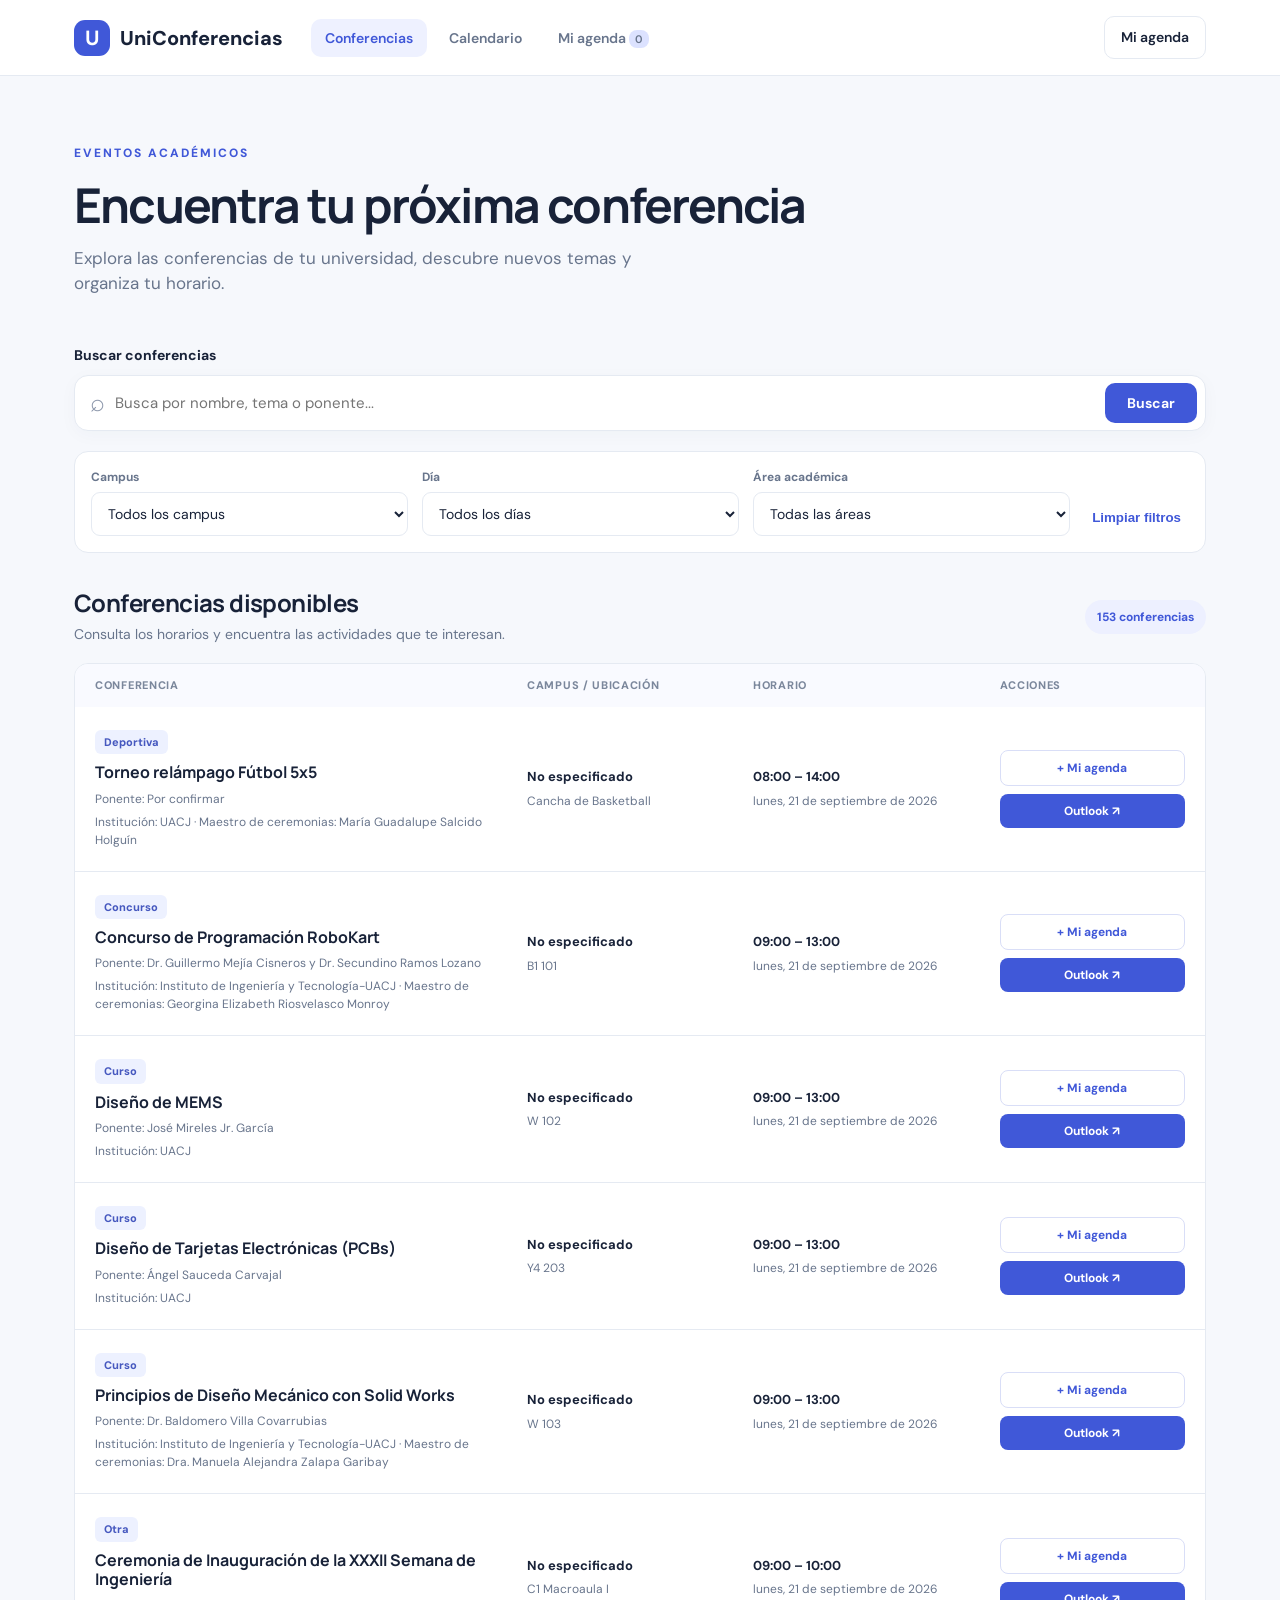
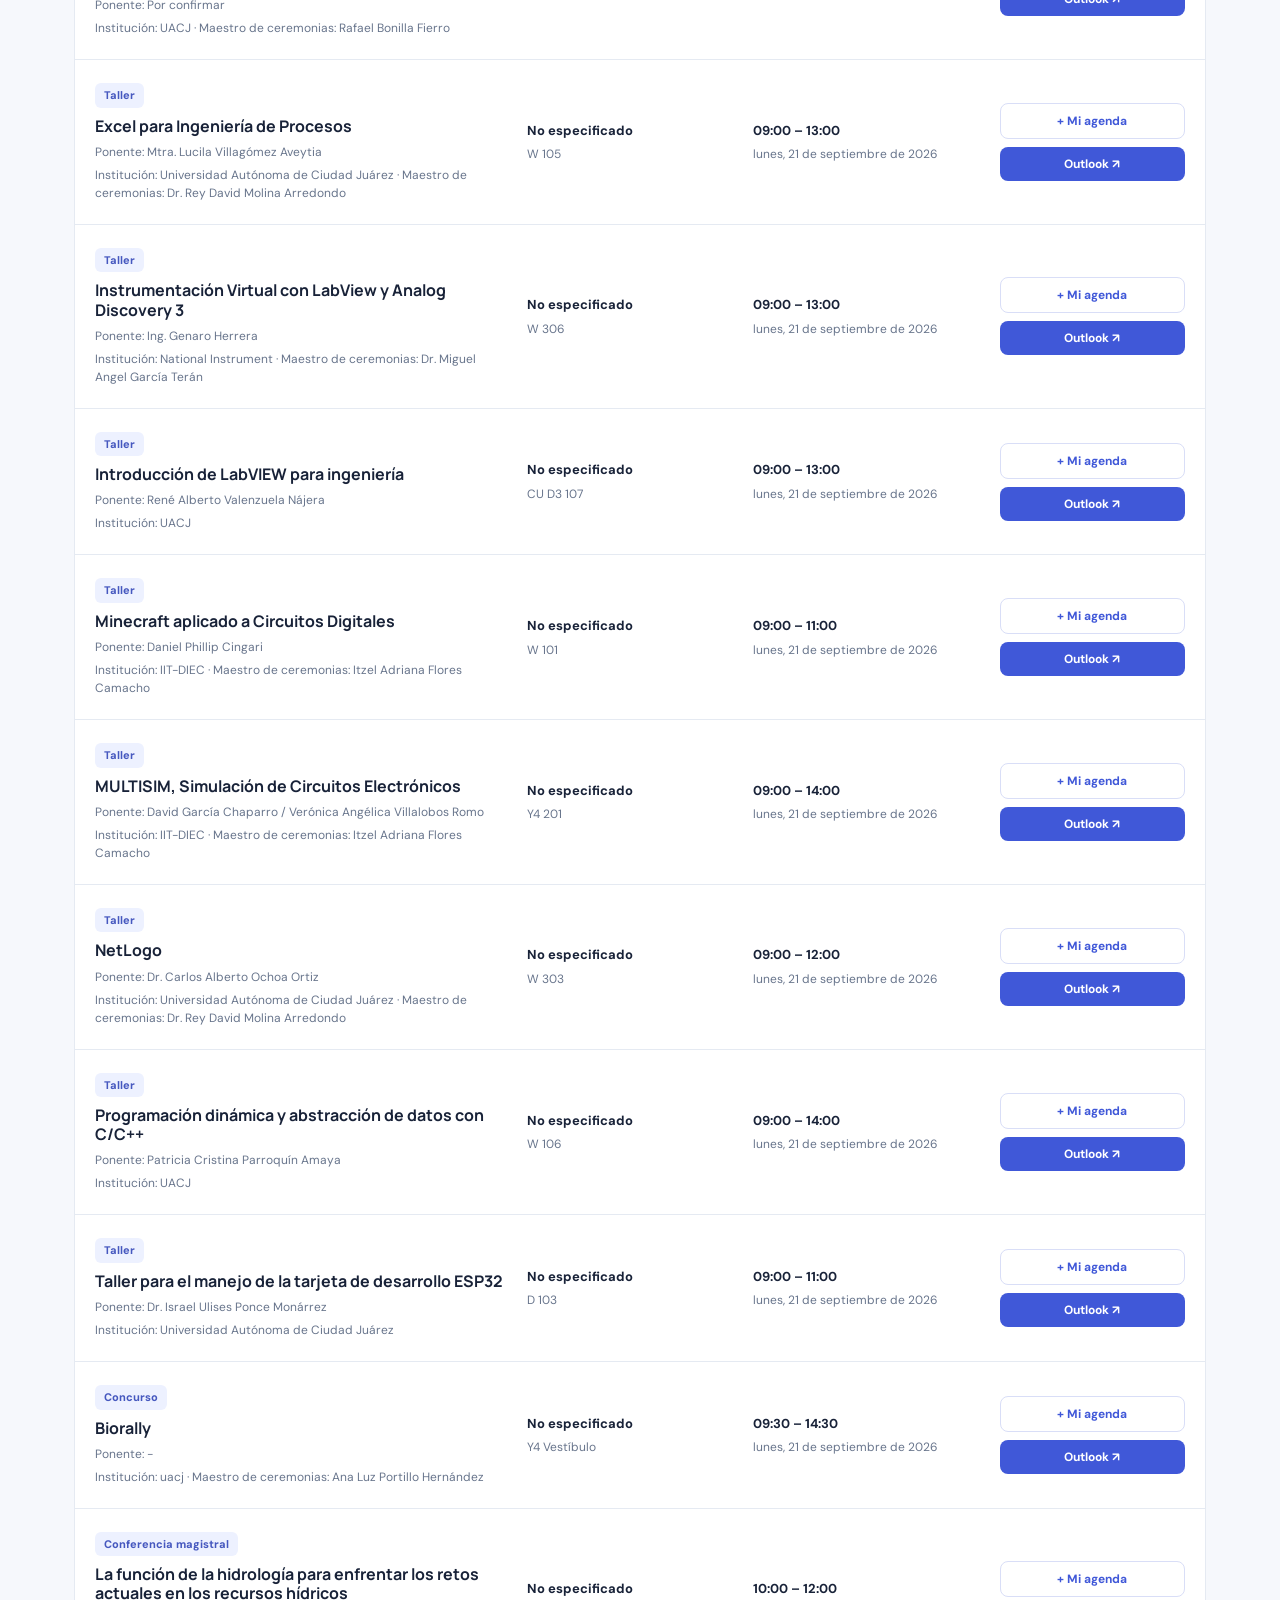
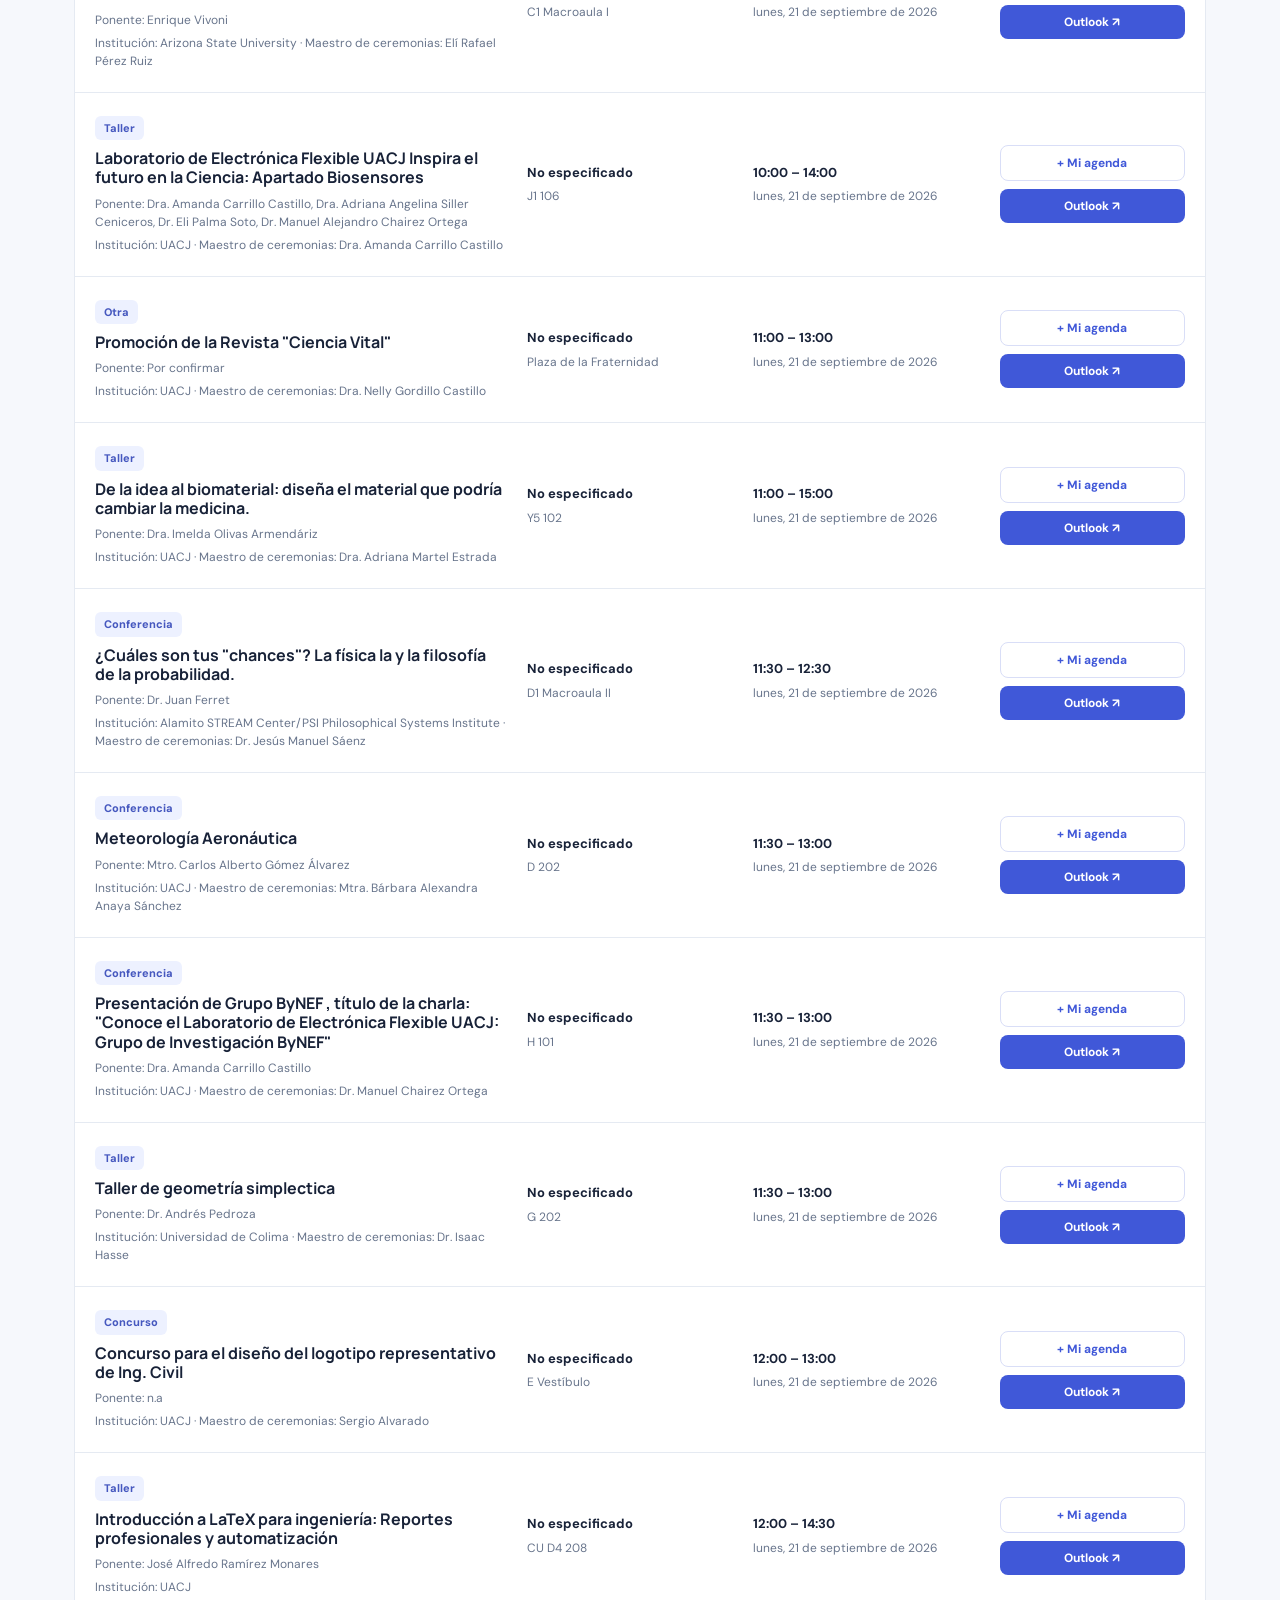
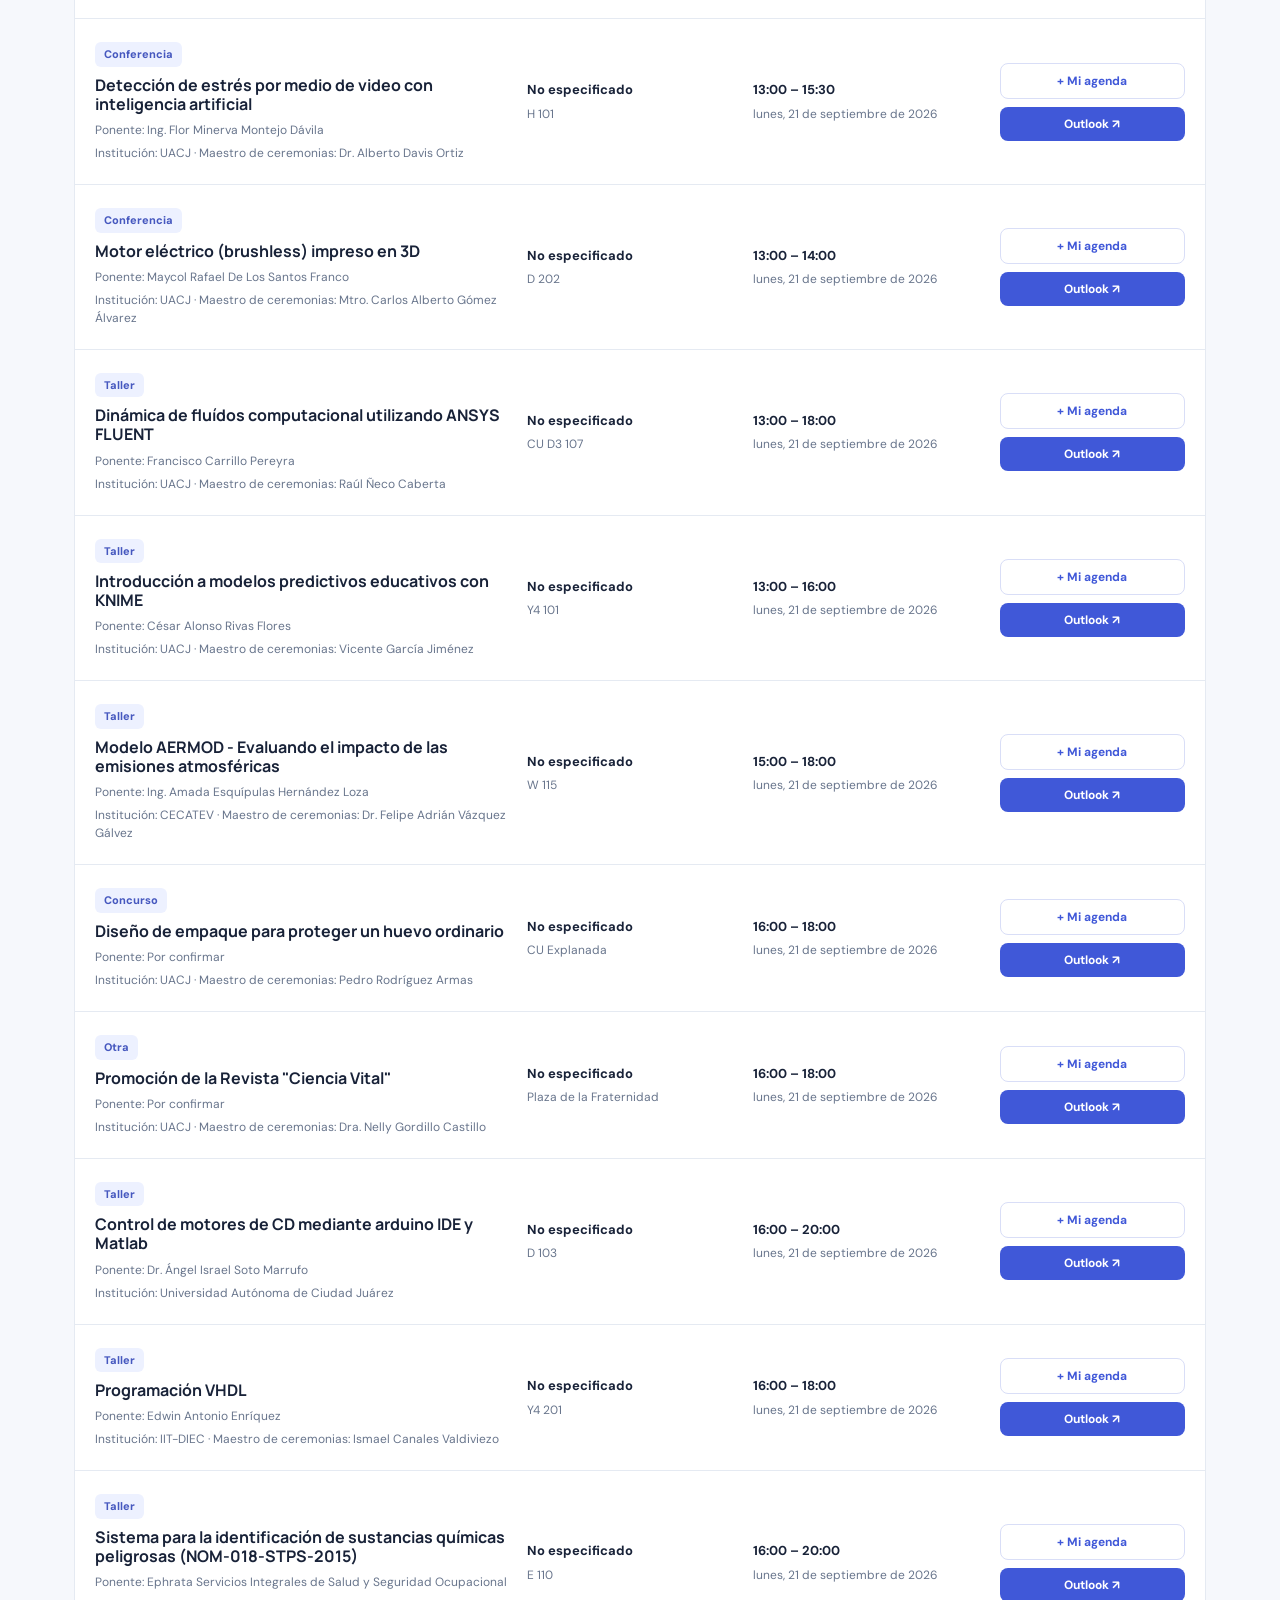
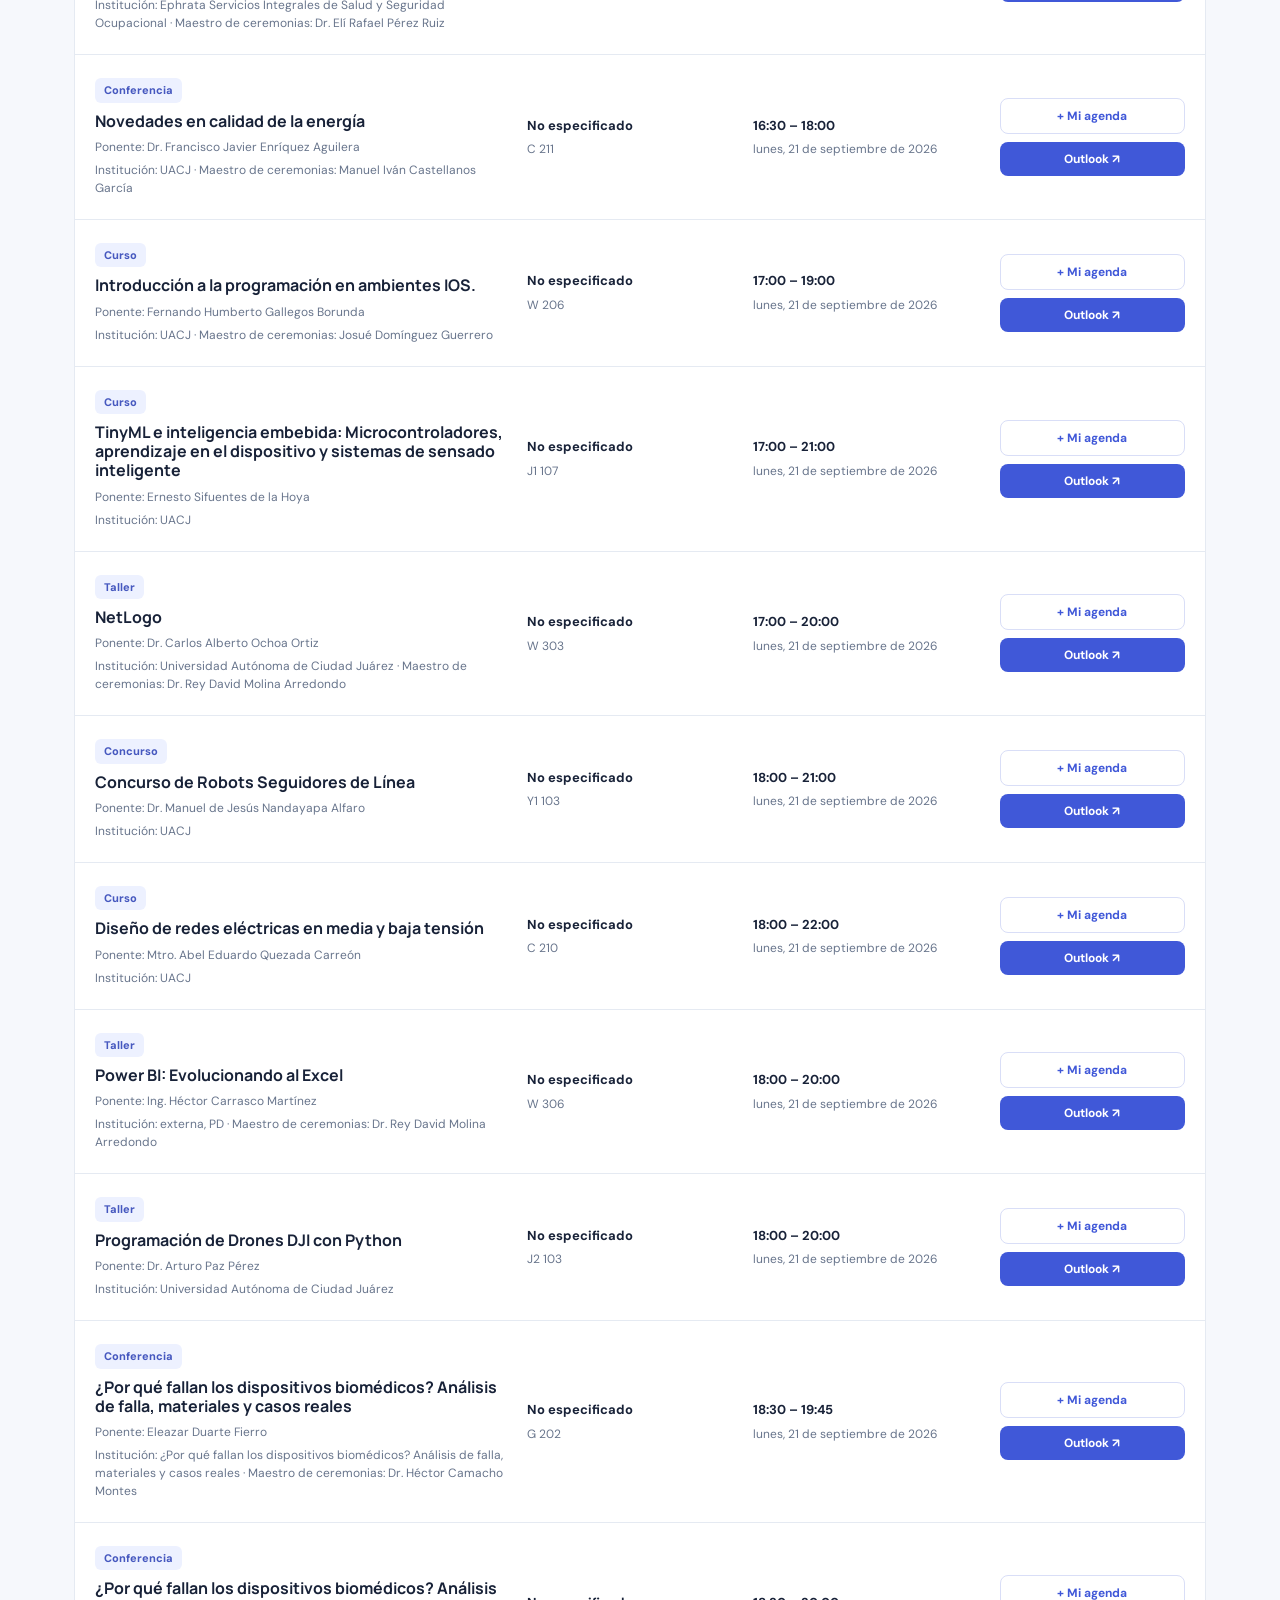
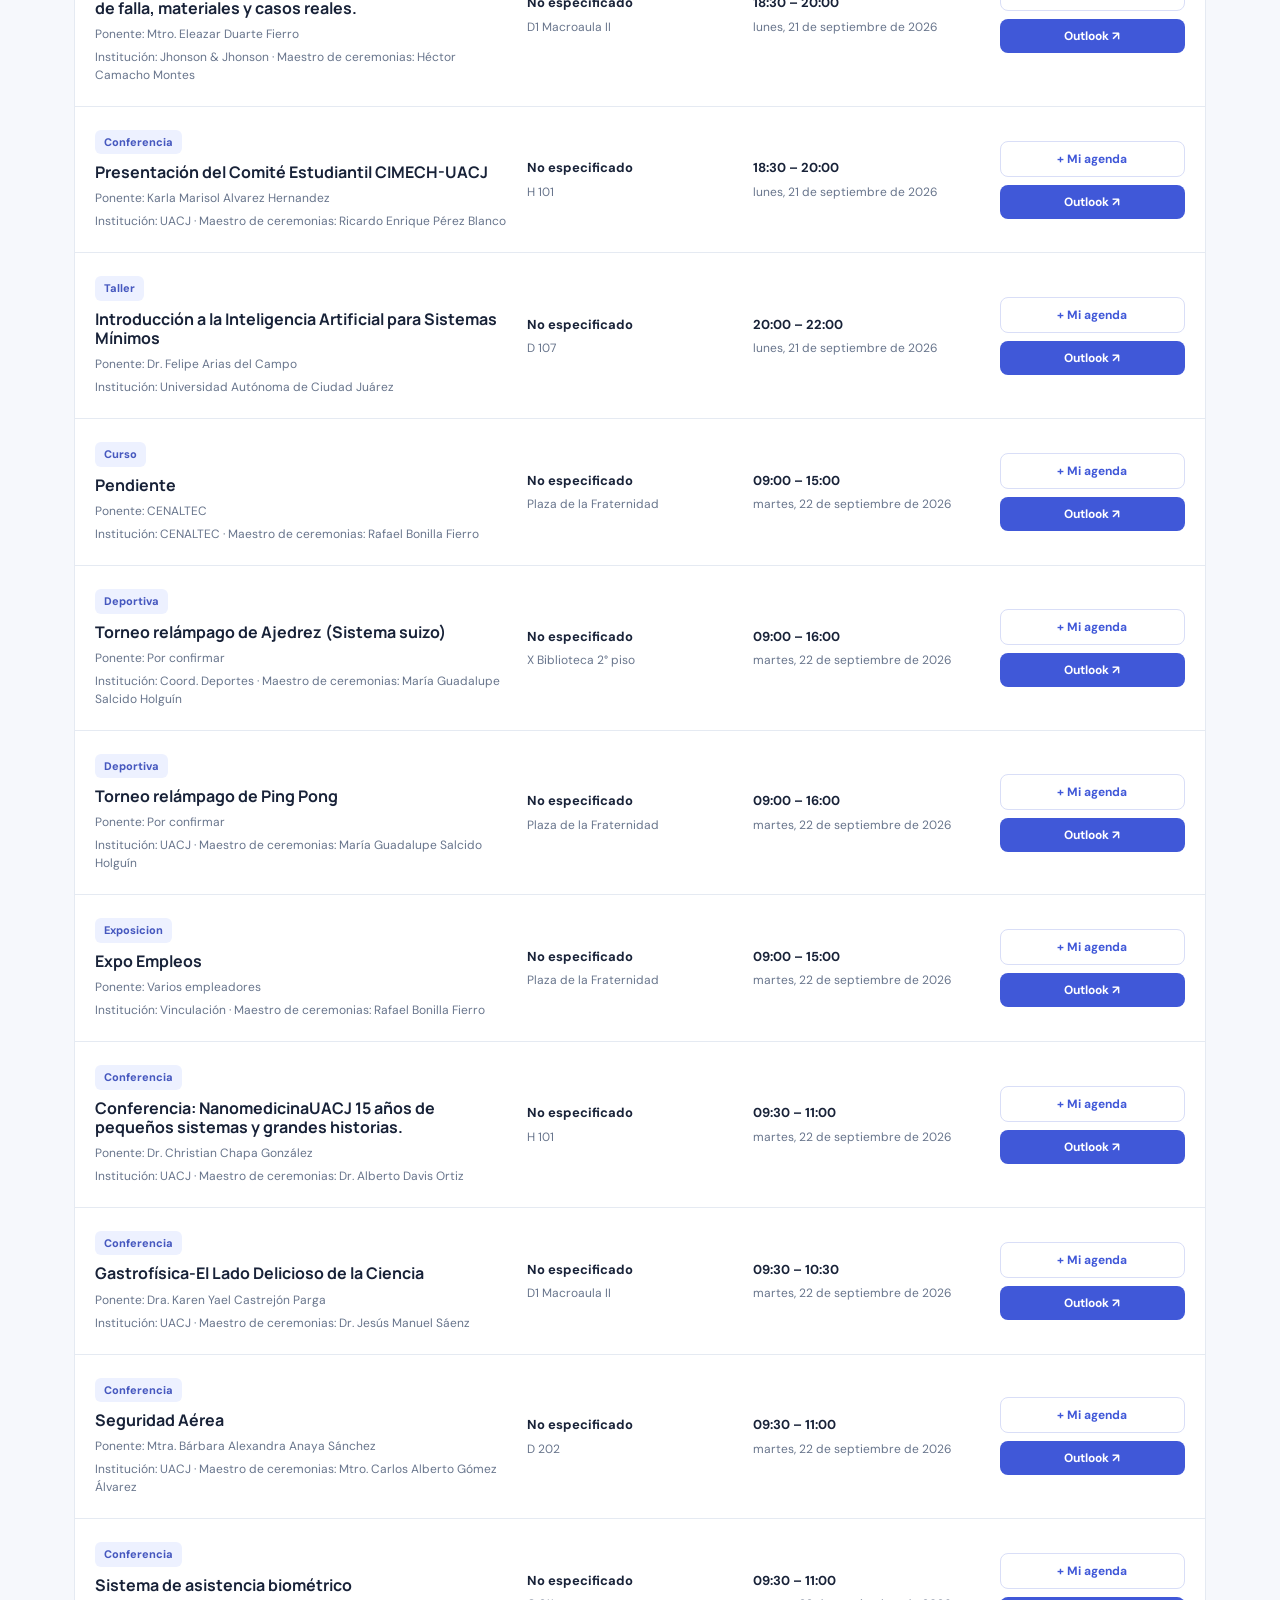
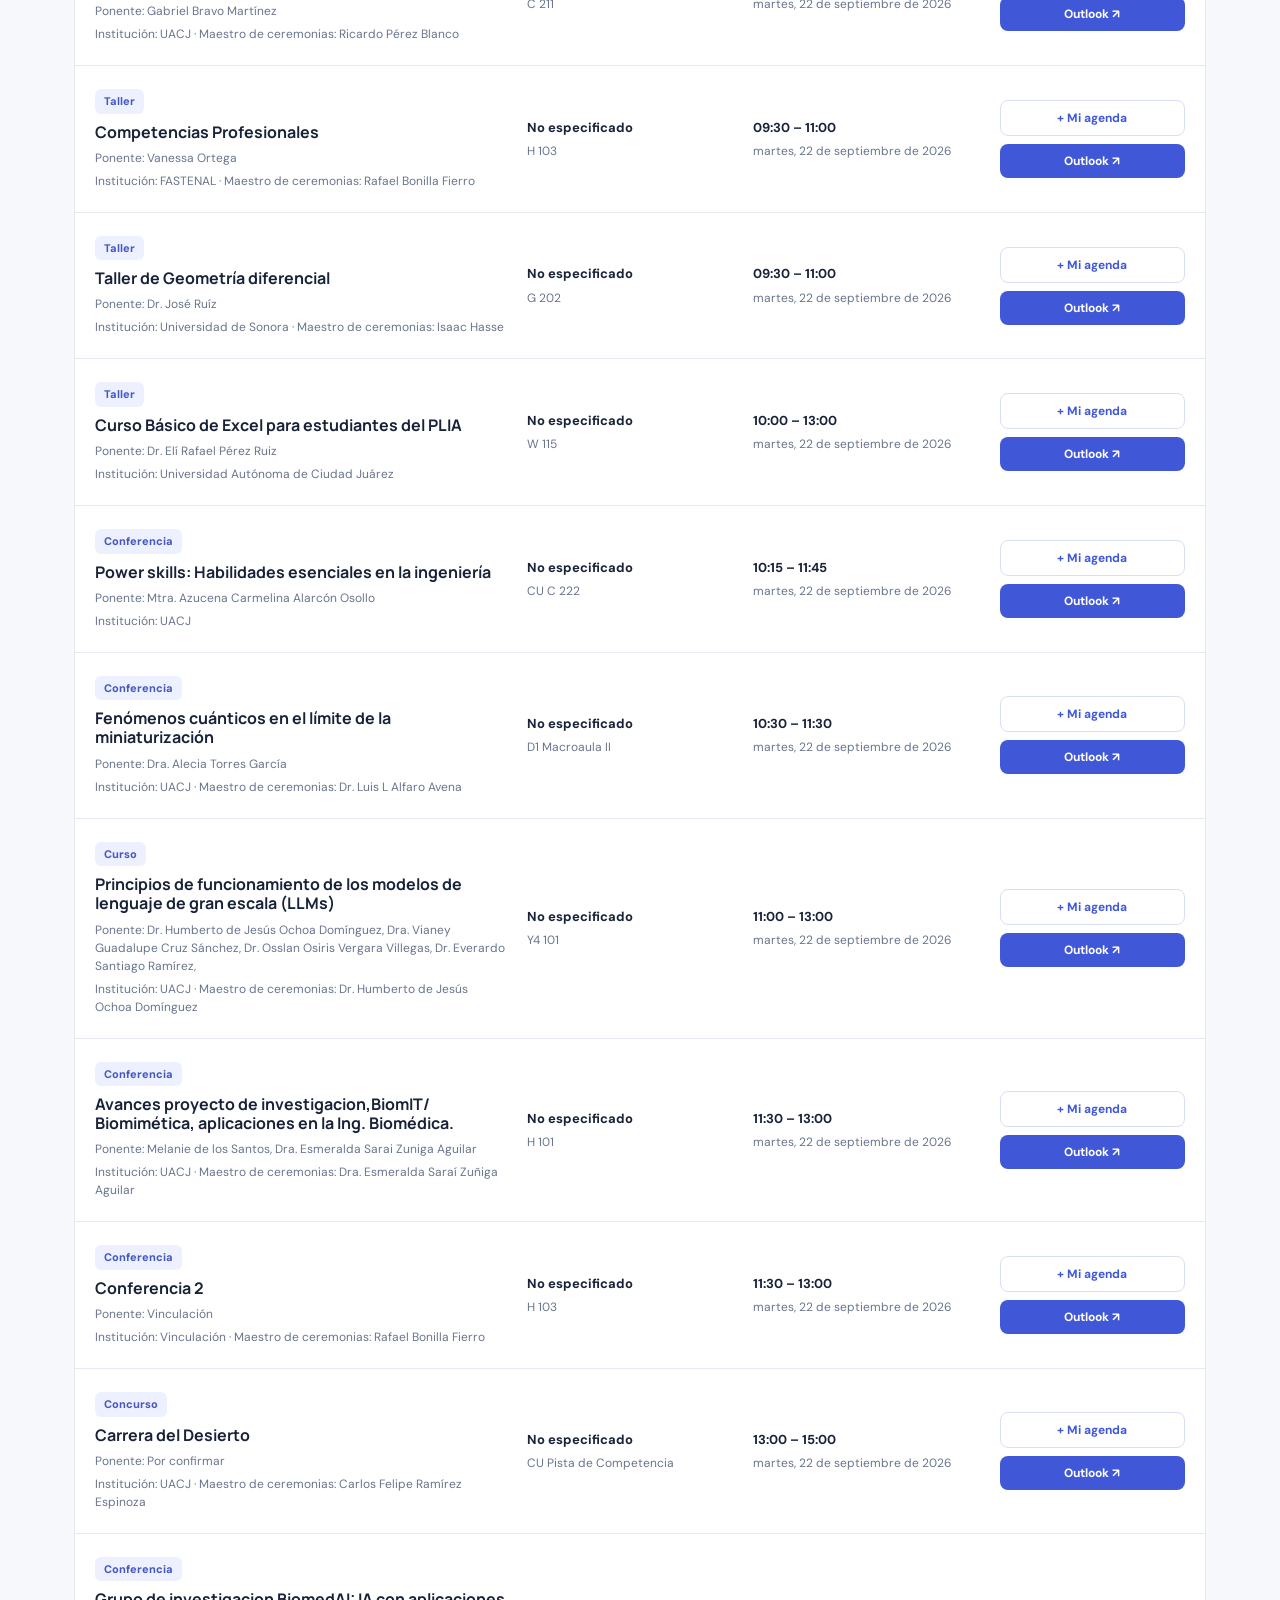
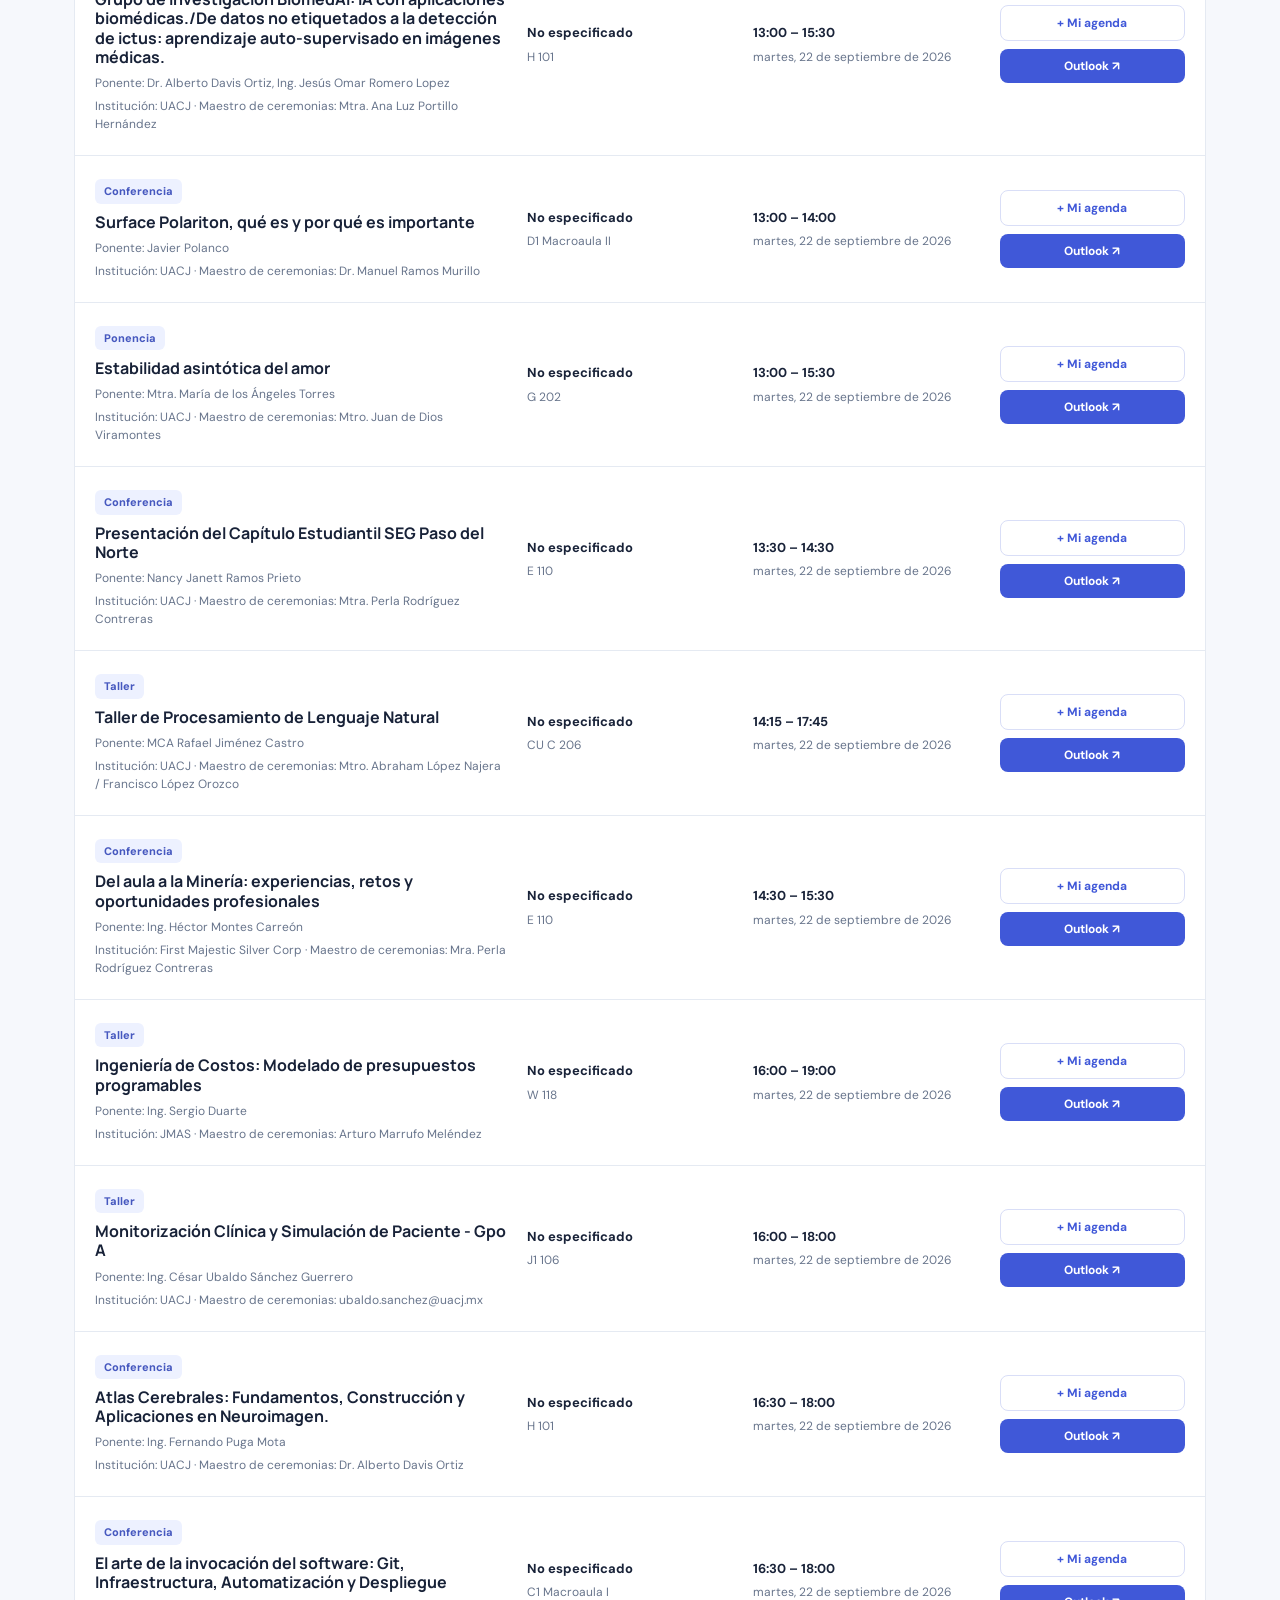
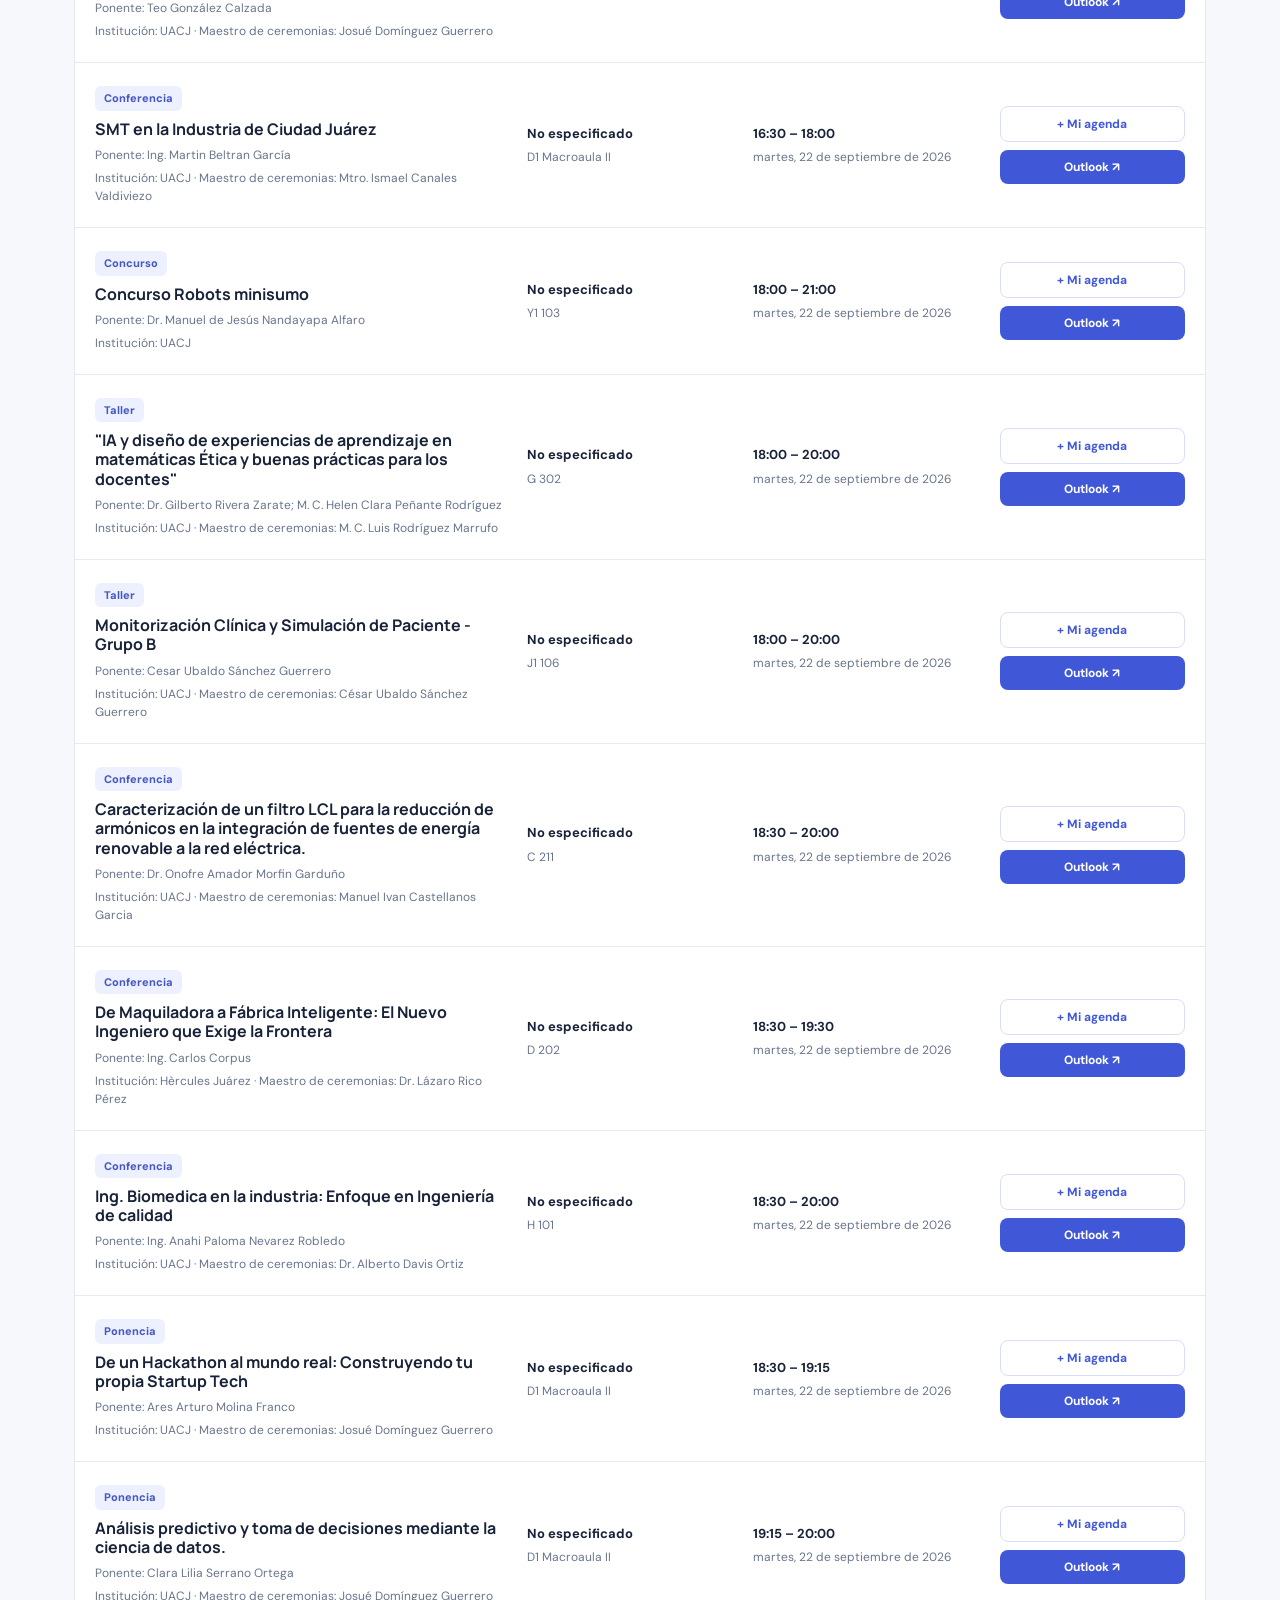
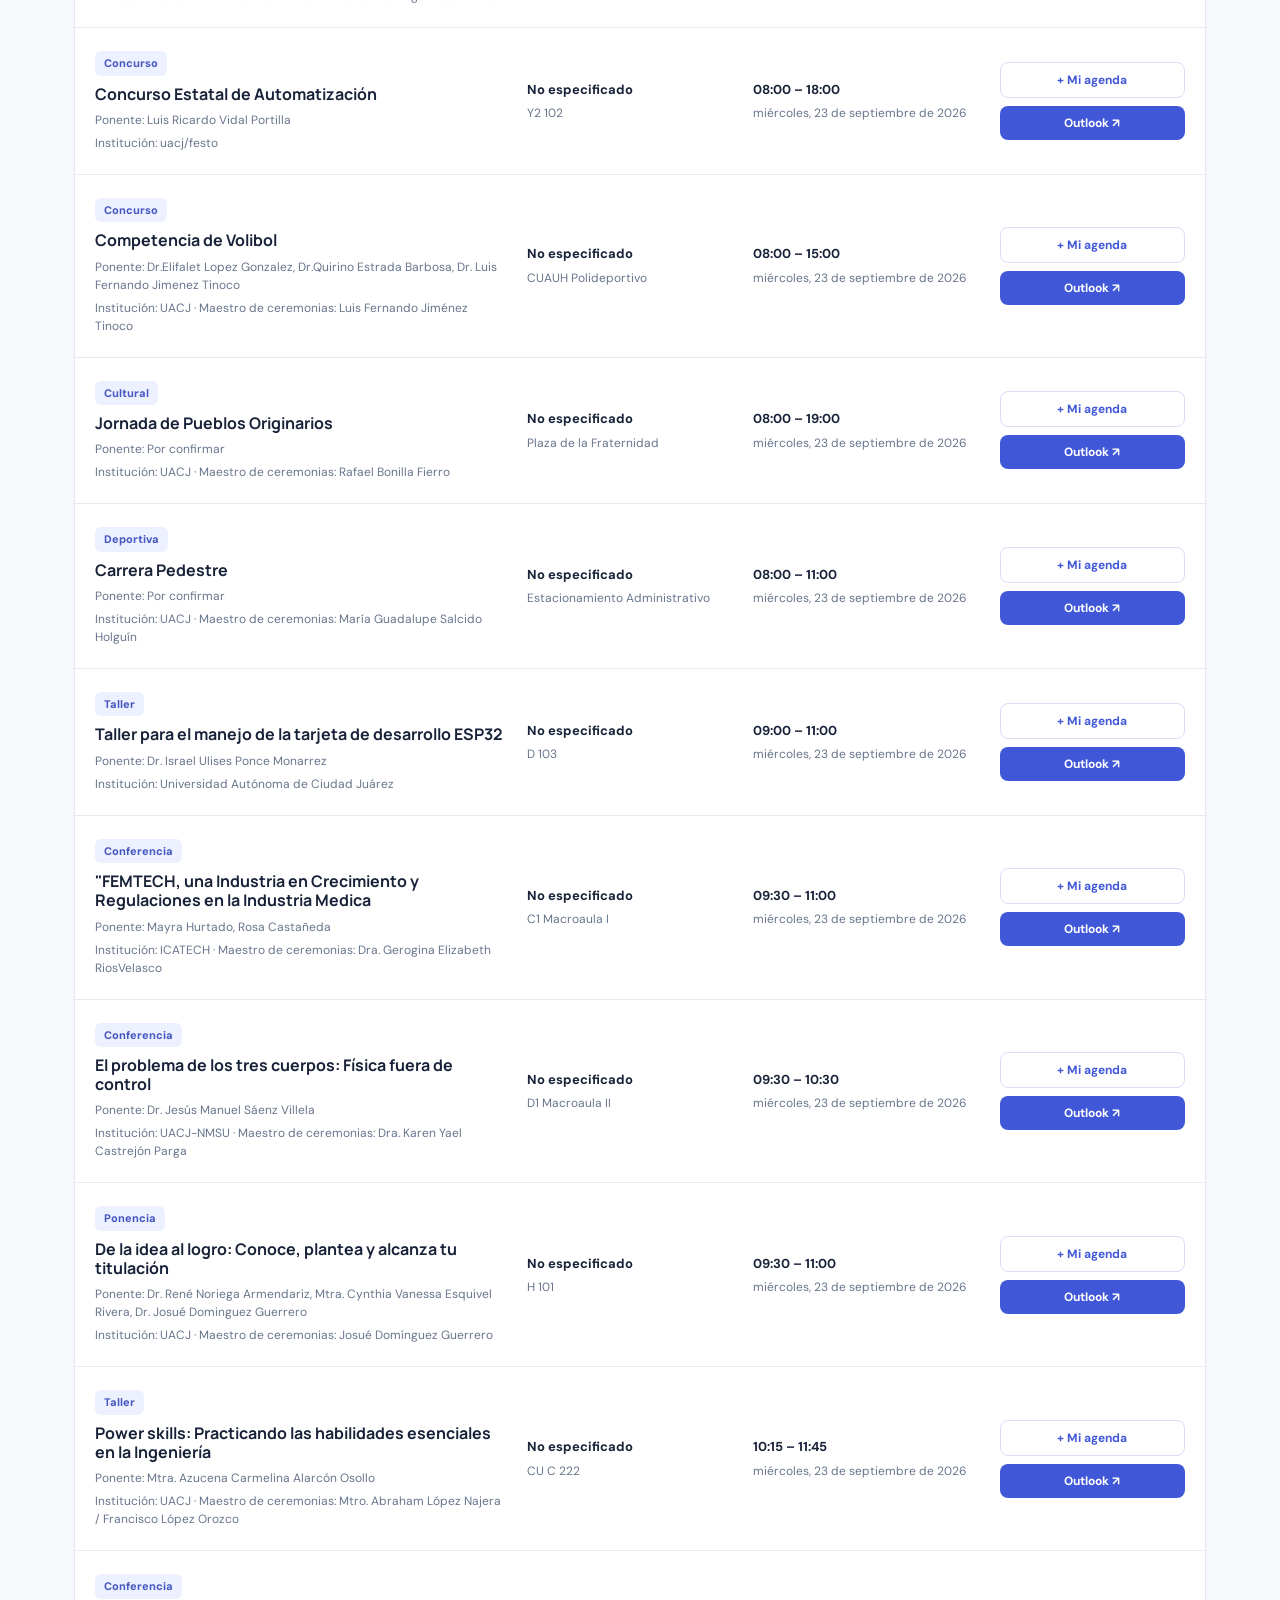
==== UniConferencias/index.html @ fffbae31 "Add files via upload Carpeta de la pagina completa. Incluye html, script, css, excel de datos y pipe" ====
<!DOCTYPE html>
<html lang="es">
<head>
  <meta charset="UTF-8">
  <meta name="viewport" content="width=device-width, initial-scale=1.0">
  <title>UniConferencias | Eventos universitarios</title>
  <link rel="stylesheet" href="styles.css">
</head>
<body>
  <header class="header">
    <div class="header-container">
      <a href="#" class="logo" aria-label="UniConferencias inicio">
        <span class="logo-icon">U</span><span>UniConferencias</span>
      </a>
      <nav class="navigation" aria-label="Navegación principal">
        <button class="nav-link active" data-view="conferencias">Conferencias</button>
        <button class="nav-link" data-view="calendario">Calendario</button>
        <button class="nav-link" data-view="agenda">Mi agenda <span id="agenda-badge" class="badge">0</span></button>
      </nav>
      <a class="login-button" href="#agenda" data-view-link="agenda">Mi agenda</a>
    </div>
  </header>

  <main class="main-container">
    <section class="hero">
      <span class="eyebrow">EVENTOS ACADÉMICOS</span>
      <h1>Encuentra tu próxima conferencia</h1>
      <p>Explora las conferencias de tu universidad, descubre nuevos temas y organiza tu horario.</p>
    </section>

    <section class="search-section" aria-label="Buscar conferencias">
      <label for="search" class="search-label">Buscar conferencias</label>
      <div class="search-box">
        <span class="search-icon" aria-hidden="true">⌕</span>
        <input type="search" id="search" placeholder="Busca por nombre, tema o ponente..." autocomplete="off">
        <button type="button" class="search-button" id="search-button">Buscar</button>
      </div>
    </section>

    <section class="filters" aria-label="Filtros">
      <div class="filter-group">
        <label for="campus">Campus</label>
        <select id="campus"><option value="">Todos los campus</option></select>
      </div>
      <div class="filter-group">
        <label for="day">Día</label>
        <select id="day">
          <option value="">Todos los días</option>
          <option value="lunes">Lunes</option><option value="martes">Martes</option>
          <option value="miércoles">Miércoles</option><option value="jueves">Jueves</option>
          <option value="viernes">Viernes</option><option value="sábado">Sábado</option>
          <option value="domingo">Domingo</option>
        </select>
      </div>
      <div class="filter-group">
        <label for="category">Área académica</label>
        <select id="category"><option value="">Todas las áreas</option></select>
      </div>
      <button class="clear-filters" id="clear-filters" type="button">Limpiar filtros</button>
    </section>

    <section class="conferences-section">
      <div class="section-heading">
        <div><h2 id="view-title">Conferencias disponibles</h2><p id="view-subtitle">Consulta los horarios y encuentra las actividades que te interesan.</p></div>
        <span class="results-count" id="results-count">Cargando…</span>
      </div>
      <div id="status" class="status" role="status">Cargando conferencias…</div>
      <div class="conference-list" id="conference-list">
        <div class="list-header"><span>Conferencia</span><span>Campus / Ubicación</span><span>Horario</span><span>Acciones</span></div>
        <div id="conferencias-container"></div>
      </div>
    </section>

    <footer class="footer"><p>UniConferencias · Portal de eventos académicos</p></footer>
  </main>
  <script src="script.js"></script>
</body>
</html>
---- UniConferencias/styles.css ----
@import url('https://fonts.googleapis.com/css2?family=DM+Sans:wght@400;500;600;700&family=Manrope:wght@600;700;800&display=swap');
:root{--ink:#182238;--muted:#68758c;--line:#e5eaf2;--primary:#4058d8;--primary-dark:#3045b7;--surface:#fff;--bg:#f6f8fc;--mint:#e9f8f1}
*{box-sizing:border-box}body{margin:0;background:var(--bg);color:var(--ink);font-family:'DM Sans',sans-serif;line-height:1.5}
.header{background:#fff;border-bottom:1px solid var(--line);position:sticky;top:0;z-index:10}.header-container{max-width:1180px;margin:auto;padding:16px 24px;display:flex;align-items:center;gap:28px}
.logo{text-decoration:none;color:var(--ink);font-weight:800;font-size:20px;display:flex;align-items:center;gap:10px;white-space:nowrap}.logo-icon{width:36px;height:36px;background:var(--primary);color:white;border-radius:11px;display:grid;place-items:center;font-family:Manrope;font-weight:800}
.navigation{display:flex;gap:8px;flex:1}.nav-link{border:0;background:transparent;color:var(--muted);font:600 14px 'DM Sans';padding:10px 14px;border-radius:10px;cursor:pointer}.nav-link:hover,.nav-link.active{background:#eef1ff;color:var(--primary)}.badge{font-size:11px;background:#dce2ff;padding:2px 6px;border-radius:8px}
.login-button{border:1px solid var(--line);padding:10px 16px;border-radius:10px;text-decoration:none;color:var(--ink);font-weight:600;font-size:14px}
.main-container{max-width:1180px;margin:auto;padding:34px 24px 20px}.hero{padding:30px 0 24px;max-width:740px}.eyebrow{font-size:12px;letter-spacing:2px;font-weight:800;color:var(--primary)}h1,h2,h3{font-family:Manrope,sans-serif;line-height:1.2}h1{font-size:clamp(32px,5vw,48px);letter-spacing:-1.8px;margin:12px 0}.hero p{color:var(--muted);font-size:17px;max-width:610px;margin:0}
.search-section{margin:24px 0 20px}.search-label{font-weight:700;font-size:14px;display:block;margin-bottom:9px}.search-box{display:flex;align-items:center;background:white;border:1px solid var(--line);border-radius:14px;padding:7px 8px 7px 15px;box-shadow:0 4px 18px #25345b08}.search-icon{font-size:25px;color:#8b96aa;margin-right:10px}.search-box input{border:0;outline:0;flex:1;min-width:0;padding:10px 0;font:15px 'DM Sans';color:var(--ink)}.search-button{border:0;background:var(--primary);color:white;border-radius:10px;padding:11px 22px;font:700 14px 'DM Sans';cursor:pointer}.search-button:hover{background:var(--primary-dark)}
.filters{display:flex;gap:14px;align-items:end;flex-wrap:wrap;background:white;border:1px solid var(--line);padding:16px;border-radius:14px}.filter-group{display:flex;flex-direction:column;gap:6px;flex:1;min-width:150px}.filter-group label{font-size:12px;font-weight:700;color:var(--muted)}select{padding:11px 12px;border:1px solid var(--line);border-radius:9px;background:white;color:var(--ink);font:14px 'DM Sans';width:100%}.clear-filters{border:0;background:transparent;color:var(--primary);font-weight:700;cursor:pointer;padding:11px 8px}
.conferences-section{margin-top:36px}.section-heading{display:flex;justify-content:space-between;align-items:center;gap:20px;margin-bottom:18px}.section-heading h2{font-size:24px;margin:0 0 7px;letter-spacing:-.6px}.section-heading p{margin:0;color:var(--muted);font-size:14px}.results-count{white-space:nowrap;background:#edf0ff;color:var(--primary);font-size:12px;font-weight:700;padding:8px 12px;border-radius:99px}
.conference-list{background:white;border:1px solid var(--line);border-radius:14px;overflow:hidden}.list-header{display:grid;grid-template-columns:minmax(240px,2fr) minmax(130px,1fr) minmax(160px,1.1fr) minmax(145px,.9fr);gap:20px;background:#f9faff;padding:13px 20px;font-size:11px;text-transform:uppercase;letter-spacing:.7px;color:#7b879c;font-weight:800}
.conference-row{display:grid;grid-template-columns:minmax(240px,2fr) minmax(130px,1fr) minmax(160px,1.1fr) minmax(145px,.9fr);gap:20px;padding:22px 20px;border-top:1px solid var(--line);align-items:center}.conference-row:first-child{border-top:0}.conference-info h3{font-size:16px;margin:9px 0 7px}.category-tag{display:inline-block;background:#edf1ff;color:#4658bf;font-size:11px;font-weight:800;padding:4px 9px;border-radius:6px}.speaker,.description{font-size:12px;color:var(--muted);margin:0}.description{margin-top:5px}.location-info,.time-info{display:flex;flex-direction:column;gap:5px;font-size:13px}.location-info strong,.time-info strong{font-size:13px}.location-info span,.time-info span{color:var(--muted);font-size:12px}.actions{display:flex;flex-direction:column;gap:8px;align-items:stretch}.agenda-button,.outlook-button{font:700 12px 'DM Sans';text-align:center;padding:9px 10px;border-radius:8px;cursor:pointer;text-decoration:none}.agenda-button{border:1px solid #d9def7;background:white;color:var(--primary)}.agenda-button.saved{background:var(--mint);border-color:#c9eadb;color:#16764d}.outlook-button{background:var(--primary);color:white}.outlook-button:hover{background:var(--primary-dark)}
.status{padding:30px 20px;text-align:center;color:var(--muted);font-size:14px}.status[hidden]{display:none}.footer{text-align:center;color:#98a2b5;font-size:12px;padding:35px 0 10px}
@media(max-width:850px){.header-container{flex-wrap:wrap;gap:12px}.navigation{order:3;flex-basis:100%;overflow:auto}.login-button{margin-left:auto}.list-header{display:none}.conference-row{grid-template-columns:1fr 1fr;gap:15px}.conference-info{grid-column:1/-1}.actions{flex-direction:row;flex-wrap:wrap}.actions>*{flex:1}.section-heading{align-items:flex-start}}
@media(max-width:520px){.main-container{padding:20px 14px}.header-container{padding:12px 14px}.hero{padding-top:18px}.hero p{font-size:15px}.search-box{padding-left:10px}.search-button{padding:10px 13px}.filters{gap:10px}.filter-group{min-width:calc(50% - 10px)}.clear-filters{width:100%}.conference-row{grid-template-columns:1fr}.conference-info{grid-column:auto}.actions{flex-direction:column}.section-heading h2{font-size:20px}}
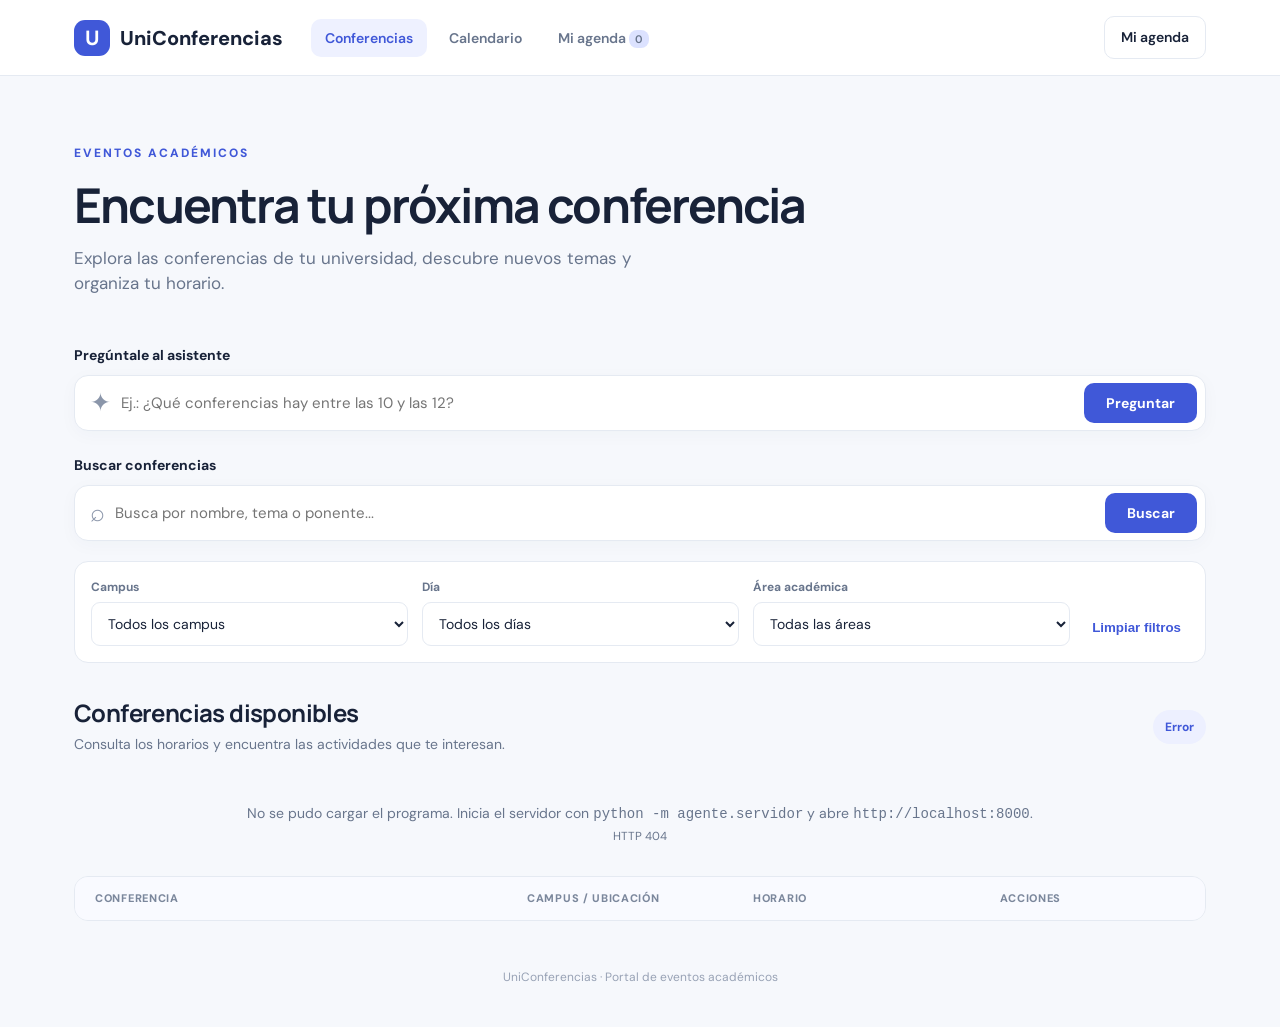
==== commit e21deccc: "Unificar el pipeline y conectar la página con el agente Cada etapa hace solo lo que piden las instru" ====
--- a/UniConferencias/index.html
+++ b/UniConferencias/index.html
@@ -26,6 +26,23 @@
       <span class="eyebrow">EVENTOS ACADÉMICOS</span>
       <h1>Encuentra tu próxima conferencia</h1>
       <p>Explora las conferencias de tu universidad, descubre nuevos temas y organiza tu horario.</p>
+    </section>
+
+    <section class="assistant-section" aria-label="Asistente">
+      <label for="question" class="search-label">Pregúntale al asistente</label>
+      <form class="search-box" id="assistant-form">
+        <span class="search-icon" aria-hidden="true">✦</span>
+        <input type="text" id="question" placeholder="Ej.: ¿Qué conferencias hay entre las 10 y las 12?" autocomplete="off" maxlength="500">
+        <button type="submit" class="search-button" id="ask-button">Preguntar</button>
+      </form>
+      <div class="assistant-answer" id="assistant-answer" role="status" hidden>
+        <p class="assistant-text" id="assistant-text"></p>
+        <pre class="assistant-detail" id="assistant-detail" hidden></pre>
+        <div class="assistant-meta">
+          <span id="assistant-search"></span>
+          <button type="button" class="clear-filters" id="assistant-clear" hidden>Ver todas las conferencias</button>
+        </div>
+      </div>
     </section>
 
     <section class="search-section" aria-label="Buscar conferencias">
--- a/UniConferencias/styles.css
+++ b/UniConferencias/styles.css
@@ -12,5 +12,7 @@
 .conference-list{background:white;border:1px solid var(--line);border-radius:14px;overflow:hidden}.list-header{display:grid;grid-template-columns:minmax(240px,2fr) minmax(130px,1fr) minmax(160px,1.1fr) minmax(145px,.9fr);gap:20px;background:#f9faff;padding:13px 20px;font-size:11px;text-transform:uppercase;letter-spacing:.7px;color:#7b879c;font-weight:800}
 .conference-row{display:grid;grid-template-columns:minmax(240px,2fr) minmax(130px,1fr) minmax(160px,1.1fr) minmax(145px,.9fr);gap:20px;padding:22px 20px;border-top:1px solid var(--line);align-items:center}.conference-row:first-child{border-top:0}.conference-info h3{font-size:16px;margin:9px 0 7px}.category-tag{display:inline-block;background:#edf1ff;color:#4658bf;font-size:11px;font-weight:800;padding:4px 9px;border-radius:6px}.speaker,.description{font-size:12px;color:var(--muted);margin:0}.description{margin-top:5px}.location-info,.time-info{display:flex;flex-direction:column;gap:5px;font-size:13px}.location-info strong,.time-info strong{font-size:13px}.location-info span,.time-info span{color:var(--muted);font-size:12px}.actions{display:flex;flex-direction:column;gap:8px;align-items:stretch}.agenda-button,.outlook-button{font:700 12px 'DM Sans';text-align:center;padding:9px 10px;border-radius:8px;cursor:pointer;text-decoration:none}.agenda-button{border:1px solid #d9def7;background:white;color:var(--primary)}.agenda-button.saved{background:var(--mint);border-color:#c9eadb;color:#16764d}.outlook-button{background:var(--primary);color:white}.outlook-button:hover{background:var(--primary-dark)}
 .status{padding:30px 20px;text-align:center;color:var(--muted);font-size:14px}.status[hidden]{display:none}.footer{text-align:center;color:#98a2b5;font-size:12px;padding:35px 0 10px}
+.assistant-section{margin:24px 0 8px}.assistant-answer{margin-top:12px;background:white;border:1px solid var(--line);border-left:4px solid var(--primary);border-radius:14px;padding:16px 18px}.assistant-answer[hidden],.assistant-detail[hidden],.clear-filters[hidden]{display:none}.assistant-text{margin:0;font-size:15px}.assistant-detail{margin:12px 0 0;padding:12px 14px;background:var(--bg);border-radius:10px;font:13px 'DM Sans',sans-serif;color:var(--muted);white-space:pre-wrap}.assistant-meta{display:flex;justify-content:space-between;align-items:center;gap:12px;flex-wrap:wrap;margin-top:10px;font-size:12px;color:var(--muted)}.search-button:disabled{opacity:.6;cursor:wait}
+.join-button{font:700 12px 'DM Sans';text-align:center;padding:9px 10px;border-radius:8px;text-decoration:none;border:1px solid #c9eadb;background:var(--mint);color:#16764d}.join-button:hover{border-color:#16764d}
 @media(max-width:850px){.header-container{flex-wrap:wrap;gap:12px}.navigation{order:3;flex-basis:100%;overflow:auto}.login-button{margin-left:auto}.list-header{display:none}.conference-row{grid-template-columns:1fr 1fr;gap:15px}.conference-info{grid-column:1/-1}.actions{flex-direction:row;flex-wrap:wrap}.actions>*{flex:1}.section-heading{align-items:flex-start}}
 @media(max-width:520px){.main-container{padding:20px 14px}.header-container{padding:12px 14px}.hero{padding-top:18px}.hero p{font-size:15px}.search-box{padding-left:10px}.search-button{padding:10px 13px}.filters{gap:10px}.filter-group{min-width:calc(50% - 10px)}.clear-filters{width:100%}.conference-row{grid-template-columns:1fr}.conference-info{grid-column:auto}.actions{flex-direction:column}.section-heading h2{font-size:20px}}
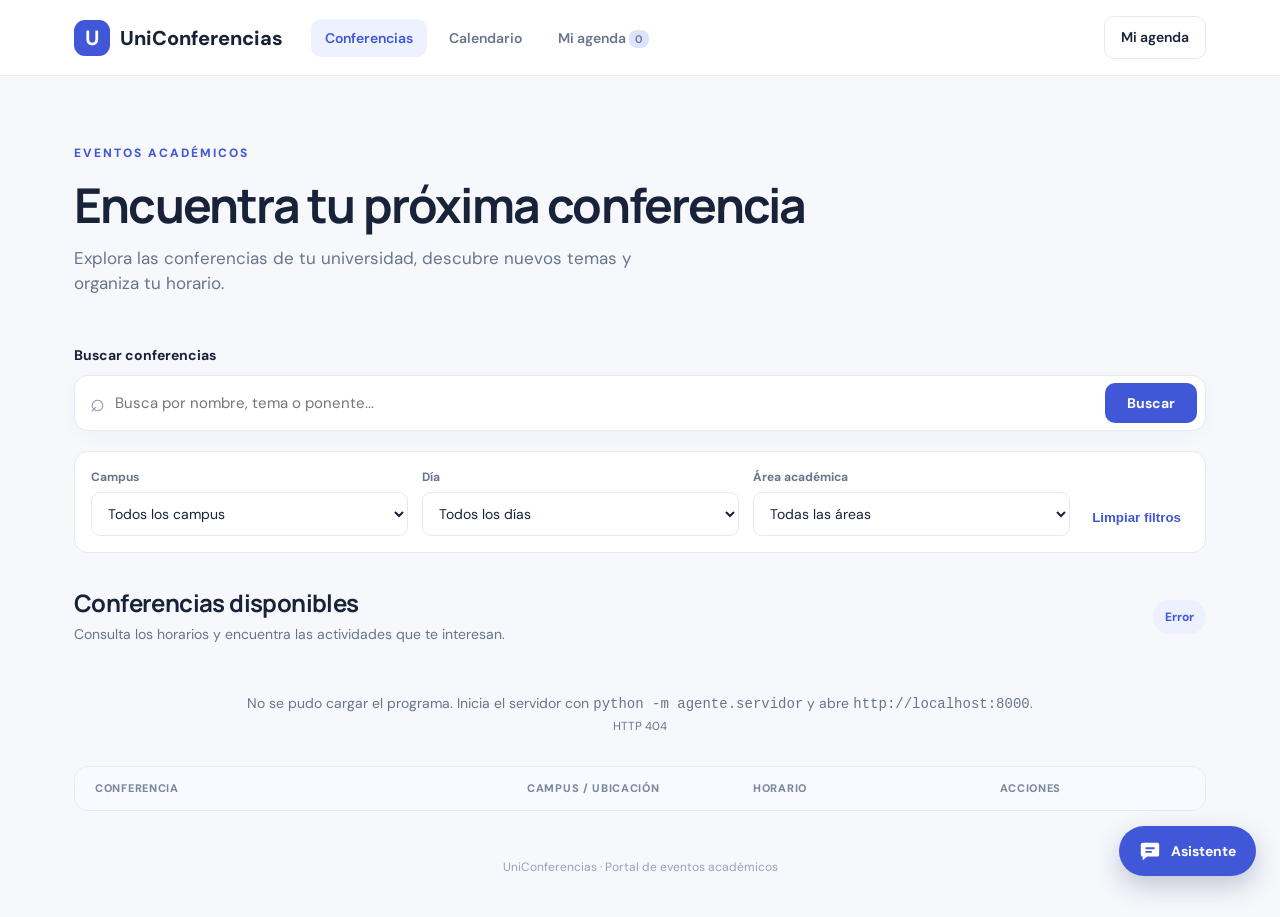
==== commit 2786b2f9: "Asistente en su propia página y respuestas con tablas El asistente deja de ser una barra en la parte" ====
--- a/UniConferencias/index.html
+++ b/UniConferencias/index.html
@@ -26,23 +26,6 @@
       <span class="eyebrow">EVENTOS ACADÉMICOS</span>
       <h1>Encuentra tu próxima conferencia</h1>
       <p>Explora las conferencias de tu universidad, descubre nuevos temas y organiza tu horario.</p>
-    </section>
-
-    <section class="assistant-section" aria-label="Asistente">
-      <label for="question" class="search-label">Pregúntale al asistente</label>
-      <form class="search-box" id="assistant-form">
-        <span class="search-icon" aria-hidden="true">✦</span>
-        <input type="text" id="question" placeholder="Ej.: ¿Qué conferencias hay entre las 10 y las 12?" autocomplete="off" maxlength="500">
-        <button type="submit" class="search-button" id="ask-button">Preguntar</button>
-      </form>
-      <div class="assistant-answer" id="assistant-answer" role="status" hidden>
-        <p class="assistant-text" id="assistant-text"></p>
-        <pre class="assistant-detail" id="assistant-detail" hidden></pre>
-        <div class="assistant-meta">
-          <span id="assistant-search"></span>
-          <button type="button" class="clear-filters" id="assistant-clear" hidden>Ver todas las conferencias</button>
-        </div>
-      </div>
     </section>
 
     <section class="search-section" aria-label="Buscar conferencias">
@@ -90,6 +73,11 @@
 
     <footer class="footer"><p>UniConferencias · Portal de eventos académicos</p></footer>
   </main>
+
+  <a class="chat-fab" href="/asistente" aria-label="Hablar con el asistente">
+    <svg viewBox="0 0 24 24" aria-hidden="true"><path d="M4 3h16a2 2 0 0 1 2 2v11a2 2 0 0 1-2 2H9l-5 4v-4a2 2 0 0 1-2-2V5a2 2 0 0 1 2-2zm3 5v2h10V8H7zm0 4v2h7v-2H7z"/></svg>
+    <span>Asistente</span>
+  </a>
   <script src="script.js"></script>
 </body>
 </html>
--- a/UniConferencias/styles.css
+++ b/UniConferencias/styles.css
@@ -12,7 +12,16 @@
 .conference-list{background:white;border:1px solid var(--line);border-radius:14px;overflow:hidden}.list-header{display:grid;grid-template-columns:minmax(240px,2fr) minmax(130px,1fr) minmax(160px,1.1fr) minmax(145px,.9fr);gap:20px;background:#f9faff;padding:13px 20px;font-size:11px;text-transform:uppercase;letter-spacing:.7px;color:#7b879c;font-weight:800}
 .conference-row{display:grid;grid-template-columns:minmax(240px,2fr) minmax(130px,1fr) minmax(160px,1.1fr) minmax(145px,.9fr);gap:20px;padding:22px 20px;border-top:1px solid var(--line);align-items:center}.conference-row:first-child{border-top:0}.conference-info h3{font-size:16px;margin:9px 0 7px}.category-tag{display:inline-block;background:#edf1ff;color:#4658bf;font-size:11px;font-weight:800;padding:4px 9px;border-radius:6px}.speaker,.description{font-size:12px;color:var(--muted);margin:0}.description{margin-top:5px}.location-info,.time-info{display:flex;flex-direction:column;gap:5px;font-size:13px}.location-info strong,.time-info strong{font-size:13px}.location-info span,.time-info span{color:var(--muted);font-size:12px}.actions{display:flex;flex-direction:column;gap:8px;align-items:stretch}.agenda-button,.outlook-button{font:700 12px 'DM Sans';text-align:center;padding:9px 10px;border-radius:8px;cursor:pointer;text-decoration:none}.agenda-button{border:1px solid #d9def7;background:white;color:var(--primary)}.agenda-button.saved{background:var(--mint);border-color:#c9eadb;color:#16764d}.outlook-button{background:var(--primary);color:white}.outlook-button:hover{background:var(--primary-dark)}
 .status{padding:30px 20px;text-align:center;color:var(--muted);font-size:14px}.status[hidden]{display:none}.footer{text-align:center;color:#98a2b5;font-size:12px;padding:35px 0 10px}
-.assistant-section{margin:24px 0 8px}.assistant-answer{margin-top:12px;background:white;border:1px solid var(--line);border-left:4px solid var(--primary);border-radius:14px;padding:16px 18px}.assistant-answer[hidden],.assistant-detail[hidden],.clear-filters[hidden]{display:none}.assistant-text{margin:0;font-size:15px}.assistant-detail{margin:12px 0 0;padding:12px 14px;background:var(--bg);border-radius:10px;font:13px 'DM Sans',sans-serif;color:var(--muted);white-space:pre-wrap}.assistant-meta{display:flex;justify-content:space-between;align-items:center;gap:12px;flex-wrap:wrap;margin-top:10px;font-size:12px;color:var(--muted)}.search-button:disabled{opacity:.6;cursor:wait}
 .join-button{font:700 12px 'DM Sans';text-align:center;padding:9px 10px;border-radius:8px;text-decoration:none;border:1px solid #c9eadb;background:var(--mint);color:#16764d}.join-button:hover{border-color:#16764d}
+/* Botón flotante que lleva a la conversación con el asistente */
+.chat-fab{position:fixed;right:24px;bottom:24px;z-index:20;display:flex;align-items:center;gap:10px;background:var(--primary);color:white;text-decoration:none;font:700 14px 'DM Sans',sans-serif;padding:14px 20px;border-radius:999px;box-shadow:0 10px 26px #25345b40}.chat-fab:hover{background:var(--primary-dark)}.chat-fab svg{width:22px;height:22px;fill:currentColor}
+/* Página del asistente (/asistente) */
+.chat-container{max-width:980px;margin:auto;padding:28px 24px 150px}.chat-intro[hidden]{display:none}.chat-intro h1{font-size:clamp(26px,4vw,36px);letter-spacing:-1px}.chat-intro p{color:var(--muted);margin:0 0 18px;max-width:640px}
+.chat-suggestions{display:flex;flex-wrap:wrap;gap:10px}.chip{border:1px solid #d9def7;background:white;color:var(--primary);font:600 13px 'DM Sans',sans-serif;padding:9px 14px;border-radius:999px;cursor:pointer;text-align:left}.chip:hover{background:#eef1ff}
+.chat-new{border:0;background:transparent;color:var(--primary);font:700 14px 'DM Sans',sans-serif;cursor:pointer;padding:10px 14px;border-radius:10px}.chat-new:hover{background:#eef1ff}.chat-new[hidden]{display:none}
+.chat-messages{display:flex;flex-direction:column;gap:14px;margin-top:8px}.chat-message{border-radius:14px;padding:14px 16px;font-size:15px;scroll-margin-top:90px}.chat-message.user{align-self:flex-end;max-width:80%;background:var(--primary);color:white}.chat-message.agent{background:white;border:1px solid var(--line);min-width:0}.chat-message.waiting{color:var(--muted)}.chat-message.error{border-color:#f3c7c7;background:#fff5f5;color:#9b2c2c}
+.chat-text{margin:0}.chat-meta{margin:12px 0 0;font-size:12px;color:var(--muted)}
+.chat-table{margin:14px 0 0}.chat-table figcaption{font:700 13px Manrope,sans-serif;margin-bottom:8px}.chat-table-scroll{overflow-x:auto;border:1px solid var(--line);border-radius:10px}.chat-table table{border-collapse:collapse;width:100%;font-size:13px}.chat-table th{background:#f9faff;color:#7b879c;font-size:11px;text-transform:uppercase;letter-spacing:.6px;text-align:left;padding:10px 12px;white-space:nowrap}.chat-table td{padding:10px 12px;border-top:1px solid var(--line);vertical-align:top}.chat-table td.wide{min-width:220px}.chat-table td.nowrap{white-space:nowrap}.chat-table td a{color:var(--primary);font-weight:700;text-decoration:none;white-space:nowrap}.chat-table-note{margin:8px 0 0;font-size:12px;color:var(--muted)}
+.chat-form{position:fixed;left:0;right:0;bottom:0;background:linear-gradient(transparent,var(--bg) 35%);padding:30px 24px 20px}.chat-form .search-box{max-width:932px;margin:auto}.search-button:disabled{opacity:.6;cursor:wait}
 @media(max-width:850px){.header-container{flex-wrap:wrap;gap:12px}.navigation{order:3;flex-basis:100%;overflow:auto}.login-button{margin-left:auto}.list-header{display:none}.conference-row{grid-template-columns:1fr 1fr;gap:15px}.conference-info{grid-column:1/-1}.actions{flex-direction:row;flex-wrap:wrap}.actions>*{flex:1}.section-heading{align-items:flex-start}}
-@media(max-width:520px){.main-container{padding:20px 14px}.header-container{padding:12px 14px}.hero{padding-top:18px}.hero p{font-size:15px}.search-box{padding-left:10px}.search-button{padding:10px 13px}.filters{gap:10px}.filter-group{min-width:calc(50% - 10px)}.clear-filters{width:100%}.conference-row{grid-template-columns:1fr}.conference-info{grid-column:auto}.actions{flex-direction:column}.section-heading h2{font-size:20px}}
+@media(max-width:520px){.main-container{padding:20px 14px}.header-container{padding:12px 14px}.hero{padding-top:18px}.hero p{font-size:15px}.search-box{padding-left:10px}.search-button{padding:10px 13px}.filters{gap:10px}.filter-group{min-width:calc(50% - 10px)}.clear-filters{width:100%}.conference-row{grid-template-columns:1fr}.conference-info{grid-column:auto}.actions{flex-direction:column}.section-heading h2{font-size:20px}.chat-fab{right:14px;bottom:14px;padding:14px}.chat-fab span{display:none}.chat-container{padding:20px 14px 140px}.chat-form{padding:24px 14px 14px}.chat-message.user{max-width:92%}}
